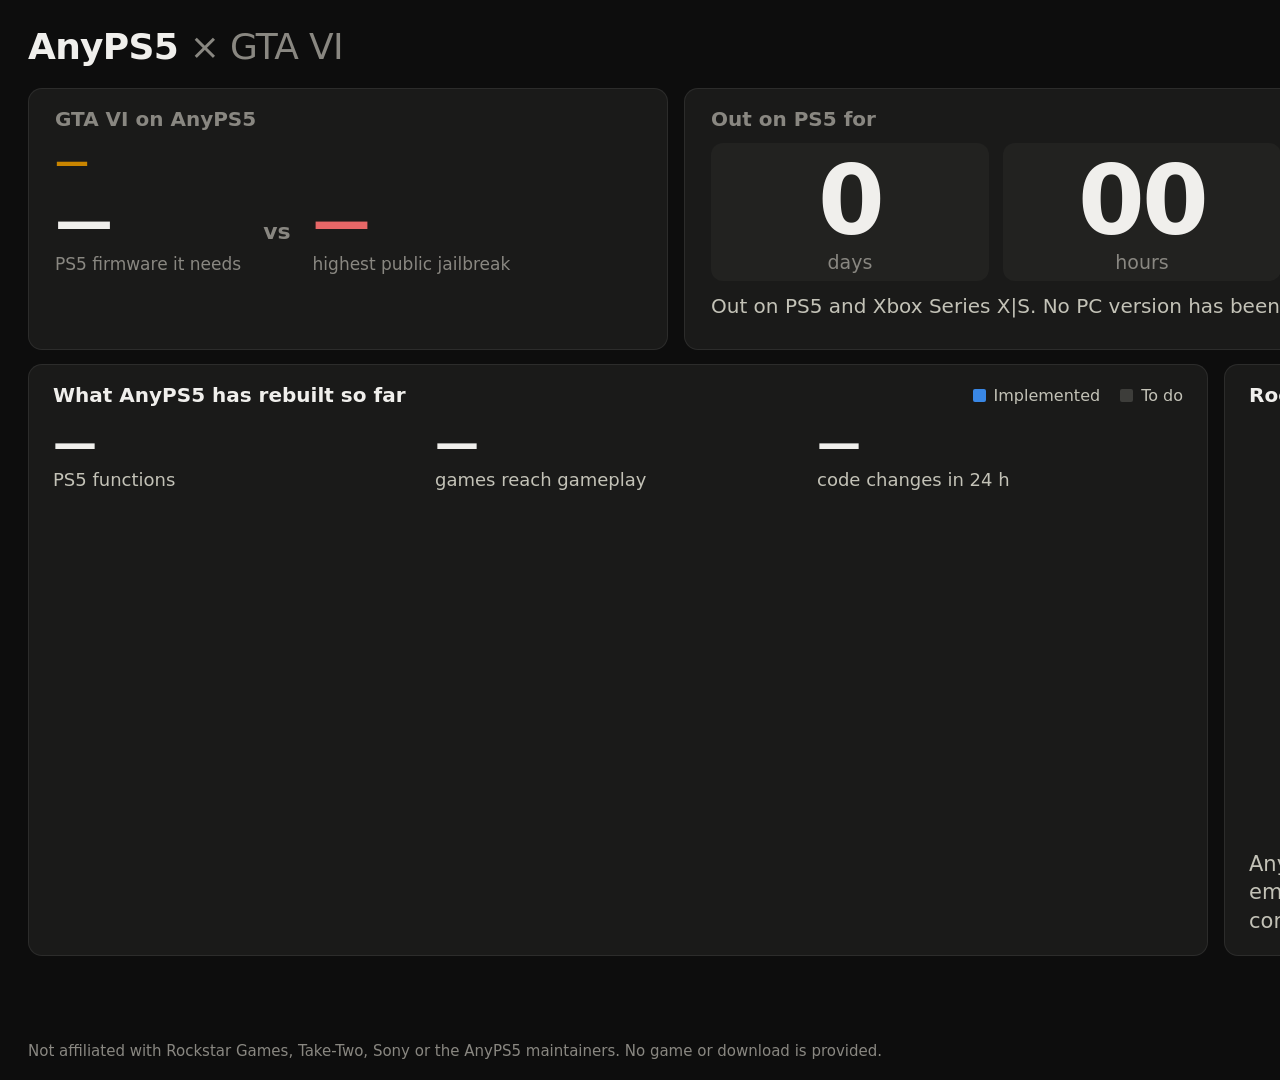
==== dashboard/public/gta6.html @ 97a4ae09 "feat: center the streams on GTA VI, out on PS5 and not dumped yet GTA VI needs PS5 firmware 14.23 an" ====
<!doctype html>
<html lang="en">
<head>
  <meta charset="utf-8">
  <meta name="viewport" content="width=1920, height=1080">
  <title>AnyPS5 and GTA VI</title>
  <link rel="stylesheet" href="styles.css">
  <link rel="stylesheet" href="gta6.css">
</head>
<body>
  <main class="gta">
    <header class="gta-top">
      <h1>AnyPS5 <span class="thin">× GTA VI</span></h1>
      <div class="gta-live"><span class="dot"></span>LIVE · unofficial fan tracker</div>
    </header>

    <section class="gta-hero" id="hero">
      <img class="gta-cover" id="cover" alt="" hidden>
      <div class="tile gta-port">
        <div class="gta-label">GTA VI on AnyPS5</div>
        <div class="gta-status" id="port-status">—</div>
        <div class="gta-firmware" id="firmware">
          <div><strong id="fw-required">—</strong><span>PS5 firmware it needs</span></div>
          <div class="gta-fw-vs">vs</div>
          <div class="jailbreak"><strong id="fw-jailbreak">—</strong><span>highest public jailbreak</span></div>
        </div>
        <ol class="gta-steps" id="steps"></ol>
      </div>
      <div class="tile gta-clock">
        <div class="gta-label" id="clock-label">Out on PS5 for</div>
        <div class="gta-count" id="count"></div>
        <div class="gta-note" id="port-note">Out on PS5 and Xbox Series X|S. No PC version has been announced.</div>
      </div>
    </section>

    <section class="gta-grid">
      <article class="panel">
        <header class="panel-head">
          <h2>What AnyPS5 has rebuilt so far</h2>
          <div class="map-legend">
            <span class="legend-item"><span class="cell done"></span>Implemented</span>
            <span class="legend-item"><span class="cell todo"></span>To do</span>
          </div>
        </header>
        <div class="gta-stats">
          <div><strong id="stat-done">—</strong><span>PS5 functions <em id="stat-gain"></em></span></div>
          <div><strong id="stat-games">—</strong><span>games reach gameplay</span></div>
          <div><strong id="stat-merged">—</strong><span>code changes in 24 h</span></div>
        </div>
        <canvas id="map"></canvas>
      </article>
      <article class="panel">
        <header class="panel-head"><h2>Rockstar games on AnyPS5 today</h2></header>
        <ol class="gta-games" id="games"></ol>
        <p class="gta-intro">AnyPS5 converts PS5 games to run natively on PC, with no emulator. Each function it rebuilds helps every game that comes next.</p>
      </article>
    </section>

    <footer class="gta-foot">
      <div class="gta-latest" id="latest"></div>
      <div class="gta-cta" id="cta"></div>
    </footer>
    <div class="gta-legal">Not affiliated with Rockstar Games, Take-Two, Sony or the AnyPS5 maintainers. No game or download is provided.</div>
  </main>
  <script src="map.js"></script>
  <script src="gta6.js"></script>
</body>
</html>
---- dashboard/public/styles.css ----
:root {
  color-scheme: dark;
  --page: #0d0d0d;
  --surface: #1a1a19;
  --surface-2: #222220;
  --ink: #f0efec;
  --ink-2: #c3c2b7;
  --muted: #898781;
  --grid: #2c2c2a;
  --axis: #383835;
  --border: rgba(255, 255, 255, 0.08);
  --series-1: #3987e5;
  --series-2: #d95926;
  --series-3: #199e70;
  --series-4: #c98500;
  --series-5: #d55181;
  --series-7: #9085e9;
  --series-8: #e66767;
  --good: #0ca30c;
  --todo: #3d3d3a;
  --font: "Inter", system-ui, -apple-system, "Segoe UI", sans-serif;
}

* { box-sizing: border-box; }

html, body {
  margin: 0;
  width: 1920px;
  height: 1080px;
  overflow: hidden;
  background: var(--page);
  color: var(--ink);
  font-family: var(--font);
  -webkit-font-smoothing: antialiased;
}

/* The streamer's window is wider than the 1920x1080 page: overlays anchor to the page, not to the window. */
body { position: relative; }

h1, h2, ol { margin: 0; padding: 0; }
ol { list-style: none; }

.screen {
  display: grid;
  grid-template-rows: 56px 952px;
  gap: 16px;
  width: 1920px;
  height: 1080px;
  padding: 20px 28px;
}

/* Scenes: the header stays, the area below it fades from one scene to the next. */
.stage-area { position: relative; min-height: 0; overflow: hidden; }
/* Each scene is opaque and keeps its own layer: only the one coming in fades, over the one going out.
   A fade, because the software renderer draws about 20 frames a second here, and a slide visibly judders at that rate. */
.scene { position: absolute; inset: 0; background: var(--page); opacity: 0.001; will-change: opacity; pointer-events: none; }
.scene.active { opacity: 1; z-index: 1; }
.scene.entering { opacity: 1; z-index: 2; animation: scene-in 0.5s ease-in-out both; }
@keyframes scene-in { from { opacity: 0; } to { opacity: 1; } }
.dashboard { display: grid; grid-template-rows: 164px 464px 292px; gap: 16px; }
.scene-tag { font-size: 24px; font-weight: 700; letter-spacing: 0.08em; text-transform: uppercase; color: var(--series-1); }
.scene-title { font-size: 68px; font-weight: 800; letter-spacing: -0.02em; line-height: 1.05; margin: 8px 0 0; }
.scene-note { font-size: 26px; color: var(--muted); }
.scene-body { height: 100%; padding: 40px 48px; display: flex; flex-direction: column; gap: 28px; background: var(--surface); border: 1px solid var(--border); border-radius: 14px; overflow: hidden; }

/* Header */
.top { display: grid; grid-template-columns: 1fr auto 1fr; align-items: center; gap: 24px; }
.top-right { display: flex; align-items: center; justify-content: flex-end; gap: 28px; min-width: 0; }
.top-left { display: flex; align-items: center; gap: 24px; min-width: 0; }
.likes { display: flex; align-items: center; gap: 12px; font-size: 21px; font-weight: 700; white-space: nowrap; font-variant-numeric: tabular-nums; }
.likes[hidden] { display: none; }
.likes-bar { width: 110px; height: 10px; border-radius: 5px; background: var(--grid); overflow: hidden; }
.likes-bar > span { display: block; height: 100%; background: var(--series-8); }
.gta-chip { padding: 8px 20px; border-radius: 12px; background: #2e2410; box-shadow: inset 0 0 0 2px var(--series-4); font-size: 23px; color: var(--ink-2); white-space: nowrap; font-variant-numeric: tabular-nums; }
.gta-chip[hidden] { display: none; }
.gta-chip strong { color: var(--ink); font-weight: 800; }
.gta-chip .gta-chip-stage { color: var(--series-4); }
.next-up { font-size: 22px; color: var(--ink-2); white-space: nowrap; font-variant-numeric: tabular-nums; }
.next-up strong { color: var(--series-1); font-weight: 700; }
h1 { font-size: 36px; font-weight: 800; letter-spacing: -0.02em; }
h1 .thin { font-weight: 400; color: var(--muted); }
.clock { display: flex; align-items: baseline; gap: 10px; font-size: 32px; font-weight: 600; color: var(--ink-2); font-variant-numeric: tabular-nums; }
.clock-zone { font-size: 16px; font-weight: 600; color: var(--muted); letter-spacing: 0.08em; }

/* Key figures */
.kpis { display: grid; grid-template-columns: 700px repeat(4, 1fr); gap: 16px; }
.tile, .panel { background: var(--surface); border: 1px solid var(--border); border-radius: 14px; }
.tile { padding: 20px 24px; display: flex; flex-direction: column; justify-content: space-between; min-width: 0; }
.tile-label { font-size: 16px; font-weight: 600; color: var(--muted); white-space: nowrap; overflow: hidden; text-overflow: ellipsis; }
.tile-value { font-size: 54px; font-weight: 800; letter-spacing: -0.02em; line-height: 1; }
.tile-note { font-size: 17px; color: var(--ink-2); white-space: nowrap; overflow: hidden; text-overflow: ellipsis; }
.hero-row { display: flex; align-items: flex-end; gap: 26px; }
.hero-value { font-size: 80px; font-variant-numeric: tabular-nums; font-weight: 800; letter-spacing: -0.03em; line-height: 0.9; white-space: nowrap; }
.hero-side { padding-bottom: 4px; min-width: 0; }
.hero-count { font-size: 24px; font-weight: 600; white-space: nowrap; }
.hero-delta { font-size: 19px; color: var(--ink-2); margin-top: 6px; white-space: nowrap; }
.up { color: var(--good); font-weight: 700; }
.meter { height: 8px; border-radius: 4px; background: var(--grid); overflow: hidden; }
.meter-fill { height: 100%; width: 0; border-radius: 4px; background: var(--series-1); }

/* Panels */
.main { display: grid; grid-template-columns: 1180px 1fr; gap: 16px; min-height: 0; }
.bottom { display: grid; grid-template-columns: 720px 1fr 470px; gap: 16px; min-height: 0; }
.panel { padding: 18px 24px 20px; display: flex; flex-direction: column; min-width: 0; min-height: 0; overflow: hidden; }
.panel-head { display: flex; align-items: baseline; justify-content: space-between; gap: 16px; margin-bottom: 14px; }
h2 { font-size: 20px; font-weight: 700; white-space: nowrap; }
.panel-meta { font-size: 16px; color: var(--muted); white-space: nowrap; }

/* Chart */
.legend { display: flex; gap: 20px; font-size: 16px; color: var(--ink-2); }
.legend-item { display: inline-flex; align-items: center; gap: 8px; white-space: nowrap; }
.swatch { width: 20px; height: 3px; border-radius: 2px; }
.swatch.blue { background: var(--series-1); }
.swatch.orange { background: var(--series-2); }
.marker-swatch { width: 11px; height: 11px; border-radius: 50%; background: var(--series-2); box-shadow: 0 0 0 2px var(--surface); }
#chart { width: 100%; flex: 1; min-height: 0; }
#chart .grid { stroke: var(--grid); stroke-width: 1; }
#chart .axis { stroke: var(--axis); stroke-width: 1; }
#chart .tick { fill: var(--muted); font-size: 15px; font-family: var(--font); }
#chart .line { fill: none; stroke-width: 2.5; stroke-linejoin: round; stroke-linecap: round; }
#chart .area { opacity: 0.12; }
#chart .end-label { fill: var(--ink); font-size: 18px; font-weight: 700; font-family: var(--font); }
#chart .end-note { fill: var(--ink-2); font-size: 15px; font-family: var(--font); }
#chart .discovery { fill: var(--series-2); stroke: var(--surface); stroke-width: 2; }

/* PRs */
.prs { display: flex; flex-direction: column; gap: 8px; }
.panel-head.later { margin-top: 18px; }
.pr { display: grid; grid-template-columns: 40px 1fr auto; align-items: center; gap: 14px; height: 46px; }
.avatar { width: 40px; height: 40px; border-radius: 50%; background: var(--surface-2); object-fit: cover; }
.pr-text { min-width: 0; }
.pr-title { font-size: 19px; font-weight: 600; white-space: nowrap; overflow: hidden; text-overflow: ellipsis; }
.pr-meta { font-size: 16px; color: var(--muted); white-space: nowrap; overflow: hidden; text-overflow: ellipsis; }
.pill { font-size: 16px; font-weight: 700; padding: 5px 12px; border-radius: 999px; background: var(--surface-2); color: var(--good); white-space: nowrap; }
.pill.declared { color: var(--ink-2); }
.pr.fresh { animation: fresh 3s ease-out; }
@keyframes fresh { from { background: rgba(57, 135, 229, 0.16); } to { background: transparent; } }

/* Events */
.events { display: flex; flex-direction: column; gap: 12px; }
.event { display: grid; grid-template-columns: 14px 1fr auto; align-items: center; gap: 14px; height: 30px; }
.event-dot { width: 11px; height: 11px; border-radius: 50%; }
.event-title { font-size: 18px; white-space: nowrap; overflow: hidden; text-overflow: ellipsis; }
.event-date { font-size: 16px; color: var(--muted); white-space: nowrap; }
.empty { color: var(--muted); font-size: 17px; }

/* Games */
.stages { display: flex; flex-direction: column; gap: 5px; }
.stage { display: grid; grid-template-columns: 196px 1fr 44px; align-items: center; gap: 12px; height: 34px; font-size: 17px; }
.stage .label { color: var(--ink-2); white-space: nowrap; }
.stage .count { text-align: right; font-variant-numeric: tabular-nums; font-weight: 700; }
.bar { height: 9px; border-radius: 5px; background: var(--grid); overflow: hidden; }
.bar > span { display: block; height: 100%; border-radius: 5px; background: var(--series-1); }

/* Library map */
.map-legend { display: flex; align-items: center; gap: 20px; font-size: 16px; color: var(--ink-2); }
.cell { width: 13px; height: 13px; border-radius: 2px; }
.cell.done { background: var(--series-1); }
.cell.todo { background: var(--todo); }
#map { width: 100%; flex: 1; min-height: 0; display: block; }

/* Game spotlight */
.spotlight-main { display: grid; grid-template-columns: 1200px 1fr; gap: 48px; flex: 1; min-height: 0; }
.cover { position: relative; width: 1200px; height: 675px; border-radius: 12px; overflow: hidden; background: var(--surface-2); }
.cover img { position: relative; width: 100%; height: 100%; object-fit: cover; display: block; }
.cover-name { position: absolute; inset: 0; display: flex; align-items: center; justify-content: center; padding: 48px; text-align: center; font-size: 64px; font-weight: 800; color: var(--muted); }
.spotlight-text { display: flex; flex-direction: column; gap: 22px; min-width: 0; }
.spotlight-text .scene-title { font-size: 50px; display: -webkit-box; -webkit-line-clamp: 3; -webkit-box-orient: vertical; overflow: hidden; }
.track { display: flex; flex-direction: column; gap: 10px; margin-top: 6px; }
.track-step { display: grid; grid-template-columns: 22px 1fr; align-items: center; gap: 16px; font-size: 25px; color: var(--muted); }
.track-step::before { content: ""; width: 18px; height: 18px; border-radius: 50%; background: var(--todo); }
.track-step.passed { color: var(--ink-2); }
.track-step.passed::before { background: var(--series-1); }
.track-step.current { color: var(--ink); font-weight: 800; font-size: 28px; }
.track-step.current::before { background: var(--good); box-shadow: 0 0 0 5px rgba(12, 163, 12, 0.25); }
.spotlight-meta { font-size: 25px; color: var(--ink-2); }
.chat-hint { margin-top: auto; padding: 14px 18px; border-radius: 12px; background: var(--surface-2); font-size: 24px; color: var(--ink-2); }
.chat-hint strong { color: var(--ink); }
.spotlight-others { display: grid; grid-template-columns: repeat(4, 1fr); gap: 20px; }
.other { min-width: 0; padding-top: 14px; border-top: 2px solid var(--grid); }
.other-name { font-size: 25px; font-weight: 700; white-space: nowrap; overflow: hidden; text-overflow: ellipsis; }
.other-stage { font-size: 21px; color: var(--muted); margin-top: 4px; }

/* Contributors */
.authors { display: grid; grid-template-columns: repeat(4, 1fr); gap: 36px 28px; flex: 1; align-content: center; }
.author { display: flex; align-items: center; gap: 22px; min-width: 0; }
.author img { width: 110px; height: 110px; border-radius: 50%; background: var(--surface-2); object-fit: cover; }
.author-text { min-width: 0; }
.author-name { font-size: 31px; font-weight: 700; white-space: nowrap; overflow: hidden; text-overflow: ellipsis; }
.author-count { font-size: 27px; color: var(--good); font-weight: 700; margin-top: 4px; }

/* Biggest movers */
.movers { display: flex; flex-direction: column; gap: 26px; flex: 1; justify-content: center; }
.mover { display: grid; grid-template-columns: 620px 1fr 180px; align-items: center; gap: 32px; }
.mover-name { font-size: 37px; font-weight: 700; white-space: nowrap; overflow: hidden; text-overflow: ellipsis; }
.mover-lib { font-size: 21px; color: var(--muted); }
.mover-bar { height: 28px; border-radius: 8px; background: var(--todo); overflow: hidden; }
.mover-bar > span { display: block; height: 100%; background: var(--series-1); }
.mover-gain { font-size: 42px; font-weight: 800; color: var(--good); text-align: right; }

/* Next milestone */
.goal-number { font-size: 210px; font-weight: 800; letter-spacing: -0.04em; line-height: 0.95; }
.goal-row { display: grid; grid-template-columns: 1fr 660px; gap: 64px; flex: 1; min-height: 0; align-items: center; }
.goal-left { display: flex; flex-direction: column; gap: 26px; min-width: 0; }
.goal-left-text { font-size: 42px; font-weight: 700; }
.goal-left-text span { color: var(--good); }
.goal-meter { height: 30px; border-radius: 10px; background: var(--todo); overflow: hidden; }
.goal-meter > span { display: block; height: 100%; background: var(--series-1); }

/* GTA VI scene */
.gta6-scene { display: grid; grid-template-columns: 1fr 560px; gap: 56px; padding: 48px 56px; }
.gta6-main { display: flex; flex-direction: column; justify-content: center; gap: 40px; min-width: 0; }
.gta6-main .scene-title { font-size: 72px; color: var(--series-4); }
.gta6-firmware { display: flex; align-items: flex-end; gap: 48px; }
.gta6-fw { font-size: 160px; font-weight: 800; letter-spacing: -0.04em; line-height: 0.9; font-variant-numeric: tabular-nums; }
.gta6-firmware .jailbreak .gta6-fw { color: var(--series-8); }
.gta6-fw-label { margin-top: 10px; font-size: 28px; font-weight: 600; color: var(--ink-2); }
.gta6-vs { padding-bottom: 58px; font-size: 40px; font-weight: 700; color: var(--muted); }
.gta6-steps { display: grid; grid-template-columns: repeat(3, 1fr); gap: 18px; }
.gta6-step { display: flex; align-items: center; gap: 16px; padding: 20px 24px; border-radius: 14px; background: var(--surface-2); font-size: 30px; font-weight: 700; color: var(--muted); white-space: nowrap; }
.gta6-step::before { content: ""; flex: none; width: 22px; height: 22px; border-radius: 50%; background: var(--todo); }
.gta6-step.passed { color: var(--ink-2); }
.gta6-step.passed::before { background: var(--good); }
.gta6-step.current { color: var(--ink); background: #2e2410; box-shadow: inset 0 0 0 3px var(--series-4); }
.gta6-step.current::before { background: var(--series-4); }
.gta6-main .scene-note { font-size: 30px; line-height: 1.35; color: var(--ink-2); }
.gta6-main .chat-hint { margin-top: 0; align-self: flex-start; font-size: 28px; }
.gta6-side { display: flex; flex-direction: column; justify-content: center; gap: 22px; min-width: 0; }
.gta6-since-box { padding: 26px 30px; border-radius: 14px; background: var(--surface-2); margin-bottom: 18px; }
.gta6-since { margin-top: 8px; font-size: 76px; font-weight: 800; letter-spacing: -0.02em; line-height: 1; font-variant-numeric: tabular-nums; }
.gta6-side-title { font-size: 24px; font-weight: 700; letter-spacing: 0.06em; text-transform: uppercase; color: var(--muted); }
.gta6-games { display: flex; flex-direction: column; gap: 14px; }
.gta6-games li { display: grid; grid-template-columns: 1fr auto; align-items: baseline; gap: 18px; padding-bottom: 14px; border-bottom: 1px solid var(--grid); }
.gta6-games li:last-child { border-bottom: 0; }
.gta6-game-name { font-size: 28px; font-weight: 700; white-space: nowrap; overflow: hidden; text-overflow: ellipsis; }
.gta6-game-stage { font-size: 25px; font-weight: 700; color: var(--series-4); white-space: nowrap; }
.gta6-game-stage.good { color: var(--good); }
.gains-title { font-size: 25px; color: var(--ink-2); font-weight: 600; margin-bottom: 18px; }
.gains { display: flex; align-items: flex-end; gap: 10px; height: 340px; }
.gain { flex: 1; min-width: 0; display: flex; flex-direction: column; justify-content: flex-end; align-items: center; gap: 8px; height: 100%; }
.gain-bar { width: 100%; min-height: 4px; border-radius: 6px 6px 0 0; background: var(--series-1); }
.gain-value { font-size: 19px; font-weight: 700; }
.gain-date { font-size: 16px; color: var(--muted); white-space: nowrap; }

/* Alerts */
.alerts { position: absolute; right: 28px; bottom: 24px; width: 760px; z-index: 5; }
.alert { display: grid; grid-template-columns: 76px 1fr auto; align-items: center; gap: 20px; padding: 18px 22px; background: #10233a; border: 2px solid var(--series-1); border-radius: 14px; box-shadow: 0 16px 48px rgba(0, 0, 0, 0.65); animation: alert-in 0.45s cubic-bezier(0.2, 0.9, 0.3, 1.1), alert-out 0.4s ease-in 8.6s forwards; }
.alert.game { background: #122c1a; border-color: var(--good); }
.alert.cta { background: #351518; border-color: var(--series-8); }
.alert.answer { grid-template-columns: auto 1fr auto; background: #1d1b3a; border-color: var(--series-7); }
.alert.answer img { width: 136px; height: 76px; border-radius: 10px; }
.alert.discord { grid-template-columns: auto 1fr; background: #23274f; border-color: #5865f2; }
.alert.discord img { width: 160px; height: 160px; padding: 0; border-radius: 10px; background: #fff; object-fit: contain; image-rendering: pixelated; }
.alert-bar { height: 10px; margin-top: 9px; border-radius: 5px; background: rgba(255, 255, 255, 0.16); overflow: hidden; }
.alert-bar > span { display: block; height: 100%; background: var(--series-7); }
.alert img, .alert-icon { width: 76px; height: 76px; border-radius: 50%; object-fit: cover; background: var(--surface-2); }
.alert-icon { display: flex; align-items: center; justify-content: center; font-size: 38px; }
.alert-kicker { font-size: 18px; font-weight: 700; letter-spacing: 0.06em; text-transform: uppercase; color: var(--ink-2); }
.alert-title { font-size: 27px; font-weight: 700; white-space: nowrap; overflow: hidden; text-overflow: ellipsis; margin-top: 3px; }
.alert-meta { font-size: 20px; color: var(--ink-2); white-space: nowrap; overflow: hidden; text-overflow: ellipsis; margin-top: 2px; }
.alert-text { min-width: 0; }
.alert .pill { font-size: 23px; }
@keyframes alert-in { from { transform: translateX(110%); } to { transform: translateX(0); } }
@keyframes alert-out { to { transform: translateX(110%); } }

/* Milestone celebration */
.takeover { position: absolute; inset: 0; z-index: 10; display: none; align-items: center; justify-content: center; text-align: center; background: #081220; overflow: hidden; }
.takeover.show { display: flex; }
.takeover-kicker { font-size: 44px; font-weight: 700; letter-spacing: 0.1em; text-transform: uppercase; color: var(--series-1); }
.takeover-value { font-size: 300px; font-weight: 800; letter-spacing: -0.04em; line-height: 1; animation: pop 0.7s cubic-bezier(0.2, 1.4, 0.4, 1); }
.takeover-note { font-size: 46px; color: var(--ink-2); margin-top: 18px; }
.takeover-text { position: relative; max-width: 1700px; }
@keyframes pop { from { transform: scale(0.6); opacity: 0; } to { transform: scale(1); opacity: 1; } }
.confetti { position: absolute; top: -40px; width: 16px; height: 28px; border-radius: 3px; animation: fall linear infinite; }
@keyframes fall { to { transform: translateY(1160px) rotate(540deg); } }
---- dashboard/public/gta6.css ----
/* The same look as the AnyPS5 screen (styles.css), with the countdown in the lead. */
.gta { display: grid; grid-template-rows: 56px 262px 1fr 58px 20px; gap: 14px; width: 1920px; height: 1080px; padding: 18px 28px; }
.gta-top { display: flex; align-items: center; justify-content: space-between; }
.gta-live { display: flex; align-items: center; gap: 12px; font-size: 22px; font-weight: 700; color: var(--ink-2); }
.dot { width: 14px; height: 14px; border-radius: 50%; background: var(--series-8); animation: gta-pulse 2s ease-in-out infinite; }
@keyframes gta-pulse { 50% { opacity: 0.35; } }

.gta-hero { display: grid; grid-template-columns: 640px 1fr; gap: 16px; min-height: 0; }
.gta-hero.has-cover { grid-template-columns: auto 560px 1fr; }
.gta-cover { display: block; height: 262px; max-width: 262px; border-radius: 14px; object-fit: cover; }
.gta-cover[hidden] { display: none; }
.gta-port, .gta-clock { justify-content: flex-start; gap: 12px; padding: 18px 26px; }
.gta-label { font-size: 20px; font-weight: 700; color: var(--muted); }
.gta-status { font-size: 34px; font-weight: 800; line-height: 1.1; color: var(--series-4); }
.gta-note { margin-top: 6px; font-size: 20px; line-height: 1.3; color: var(--ink-2); }
.gta-firmware { display: grid; grid-template-columns: auto auto 1fr; align-items: end; gap: 22px; }
.gta-firmware[hidden] { display: none; }
.gta-firmware strong { display: block; font-size: 58px; font-weight: 800; letter-spacing: -0.02em; line-height: 1; font-variant-numeric: tabular-nums; }
.gta-firmware span { display: block; margin-top: 4px; font-size: 17px; color: var(--muted); }
.gta-firmware .jailbreak strong { color: var(--series-8); }
.gta-fw-vs { padding-bottom: 30px; font-size: 22px; font-weight: 700; color: var(--muted); }
.gta-steps { display: flex; gap: 10px; margin-top: auto; list-style: none; }
.gta-steps li { display: flex; align-items: center; gap: 10px; flex: 1; padding: 9px 12px; border-radius: 10px; background: var(--surface-2); font-size: 19px; font-weight: 700; color: var(--muted); white-space: nowrap; }
.gta-steps li::before { content: ""; flex: none; width: 14px; height: 14px; border-radius: 50%; background: var(--todo); }
.gta-steps li.passed { color: var(--ink-2); }
.gta-steps li.passed::before { background: var(--good); }
.gta-steps li.current { color: var(--ink); background: #2e2410; box-shadow: inset 0 0 0 2px var(--series-4); }
.gta-steps li.current::before { background: var(--series-4); }
.gta-count { display: grid; grid-template-columns: repeat(4, 1fr); gap: 14px; font-variant-numeric: tabular-nums; }
.gta-count div { padding: 10px 6px 8px; border-radius: 12px; background: var(--surface-2); text-align: center; }
.gta-count strong { display: block; font-size: 96px; font-weight: 800; letter-spacing: -0.03em; line-height: 1; }
.gta-count span { display: block; margin-top: 2px; font-size: 19px; color: var(--muted); }
.gta-clock .gta-note { margin-top: 0; }

.gta-grid { display: grid; grid-template-columns: 1180px 1fr; gap: 16px; min-height: 0; }
.gta-stats { display: grid; grid-template-columns: repeat(3, 1fr); gap: 16px; margin-bottom: 12px; }
.gta-stats strong { display: block; font-size: 44px; font-weight: 800; letter-spacing: -0.02em; line-height: 1; font-variant-numeric: tabular-nums; }
.gta-stats span { display: block; margin-top: 4px; font-size: 18px; color: var(--ink-2); }
.gta-stats em { font-style: normal; font-weight: 700; color: var(--good); }
.gta-games { display: flex; flex-direction: column; gap: 10px; }
.gta-games li { display: grid; grid-template-columns: 1fr auto; align-items: baseline; gap: 18px; padding-bottom: 10px; border-bottom: 1px solid var(--grid); }
.gta-games li:last-child { border-bottom: 0; }
.gta-game-name { font-size: 24px; font-weight: 700; white-space: nowrap; overflow: hidden; text-overflow: ellipsis; }
.gta-game-stage { font-size: 21px; font-weight: 700; color: var(--good); white-space: nowrap; }
.gta-game-stage.early { color: var(--series-4); }
.gta-game-stage.open { color: var(--ink-2); }
.gta-intro { margin: auto 0 0; font-size: 21px; line-height: 1.35; color: var(--ink-2); }

.gta-foot { display: grid; grid-template-columns: 1fr auto; align-items: center; gap: 24px; min-width: 0; }
.gta-latest { min-width: 0; font-size: 22px; color: var(--ink-2); white-space: nowrap; overflow: hidden; text-overflow: ellipsis; }
.gta-latest strong { color: var(--ink); }
.gta-cta { padding: 10px 24px; border-radius: 12px; background: #351518; border: 2px solid var(--series-8); font-size: 24px; font-weight: 800; white-space: nowrap; }
.gta-legal { font-size: 15px; color: var(--muted); }
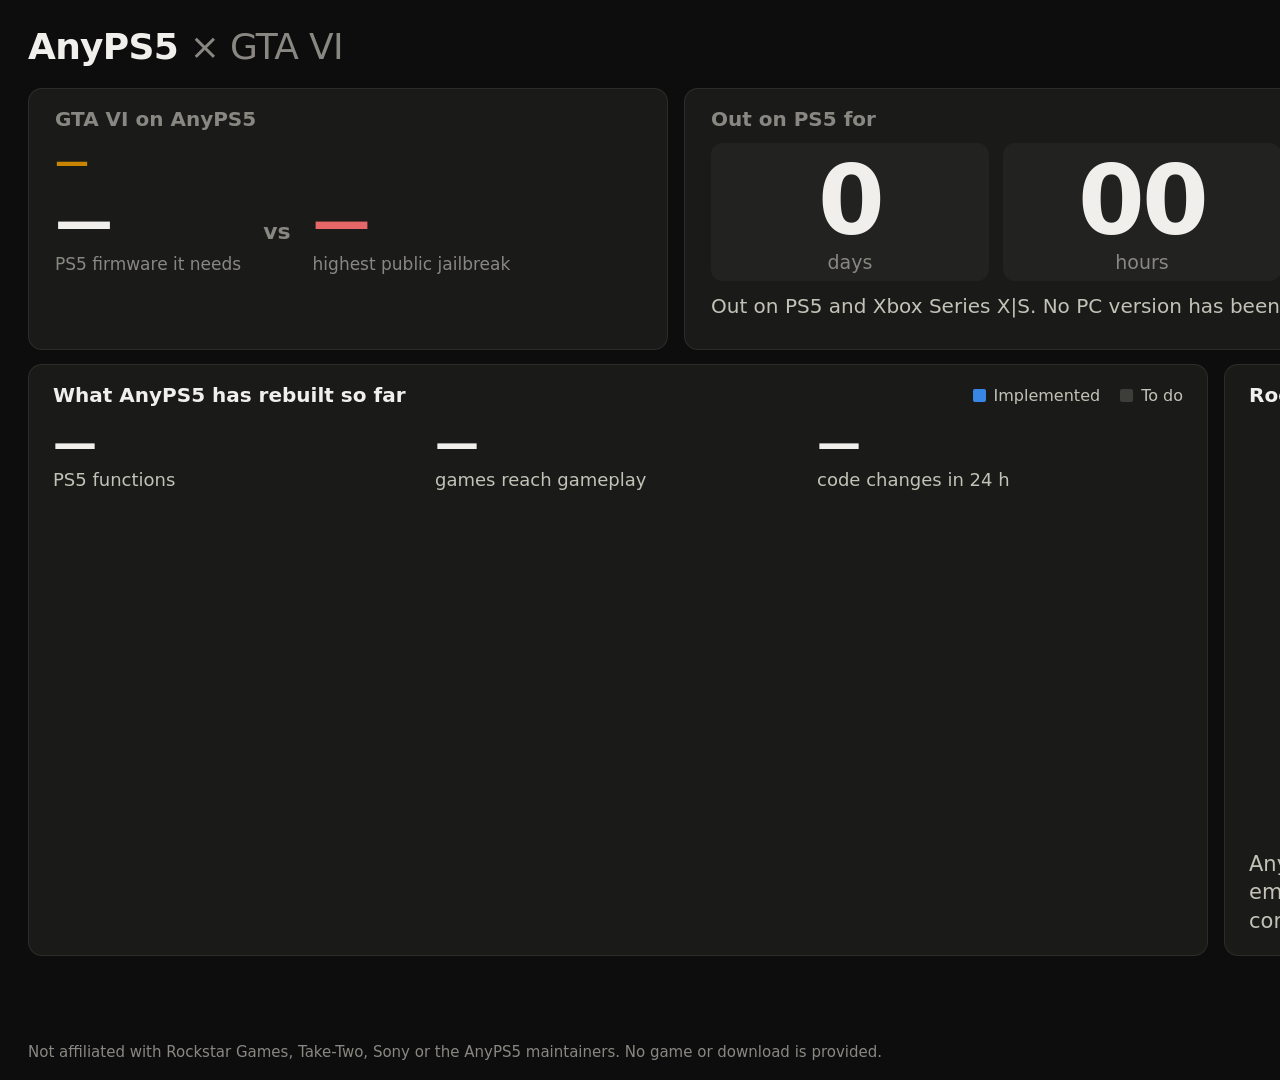
==== commit c47ba634: "feat: made with HangarAI, on both streams The AnyKyty fork and this live were built with HangarAI. T" ====
--- a/dashboard/public/gta6.html
+++ b/dashboard/public/gta6.html
@@ -60,7 +60,7 @@
       <div class="gta-latest" id="latest"></div>
       <div class="gta-cta" id="cta"></div>
     </footer>
-    <div class="gta-legal">Not affiliated with Rockstar Games, Take-Two, Sony or the AnyPS5 maintainers. No game or download is provided.</div>
+    <div class="gta-legal"><span>Not affiliated with Rockstar Games, Take-Two, Sony or the AnyPS5 maintainers. No game or download is provided.</span><span class="gta-credit">This live was built with <img src="hangar-logo.svg" alt=""><strong>HangarAI</strong> · hangarai.dev</span></div>
   </main>
   <script src="map.js"></script>
   <script src="gta6.js"></script>
--- a/dashboard/public/styles.css
+++ b/dashboard/public/styles.css
@@ -59,25 +59,26 @@
 @keyframes scene-in { from { opacity: 0; } to { opacity: 1; } }
 .dashboard { display: grid; grid-template-rows: 164px 464px 292px; gap: 16px; }
 .scene-tag { font-size: 24px; font-weight: 700; letter-spacing: 0.08em; text-transform: uppercase; color: var(--series-1); }
-.scene-title { font-size: 68px; font-weight: 800; letter-spacing: -0.02em; line-height: 1.05; margin: 8px 0 0; }
+.scene-title { font-size: 68px; font-weight: 800; letter-spacing: -0.02em; line-height: 1.05; margin: 8px 0 0; white-space: normal; text-wrap: balance; }
 .scene-note { font-size: 26px; color: var(--muted); }
 .scene-body { height: 100%; padding: 40px 48px; display: flex; flex-direction: column; gap: 28px; background: var(--surface); border: 1px solid var(--border); border-radius: 14px; overflow: hidden; }
 
 /* Header */
-.top { display: grid; grid-template-columns: 1fr auto 1fr; align-items: center; gap: 24px; }
+/* The title and the clock keep their width; the GTA VI chip takes what is left, and shortens before anything wraps. */
+.top { display: grid; grid-template-columns: auto minmax(0, 1fr) auto; align-items: center; gap: 24px; }
 .top-right { display: flex; align-items: center; justify-content: flex-end; gap: 28px; min-width: 0; }
 .top-left { display: flex; align-items: center; gap: 24px; min-width: 0; }
 .likes { display: flex; align-items: center; gap: 12px; font-size: 21px; font-weight: 700; white-space: nowrap; font-variant-numeric: tabular-nums; }
 .likes[hidden] { display: none; }
 .likes-bar { width: 110px; height: 10px; border-radius: 5px; background: var(--grid); overflow: hidden; }
 .likes-bar > span { display: block; height: 100%; background: var(--series-8); }
-.gta-chip { padding: 8px 20px; border-radius: 12px; background: #2e2410; box-shadow: inset 0 0 0 2px var(--series-4); font-size: 23px; color: var(--ink-2); white-space: nowrap; font-variant-numeric: tabular-nums; }
+.gta-chip { justify-self: center; max-width: 100%; overflow: hidden; text-overflow: ellipsis; padding: 8px 20px; border-radius: 12px; background: #2e2410; box-shadow: inset 0 0 0 2px var(--series-4); font-size: 23px; color: var(--ink-2); white-space: nowrap; font-variant-numeric: tabular-nums; }
 .gta-chip[hidden] { display: none; }
 .gta-chip strong { color: var(--ink); font-weight: 800; }
 .gta-chip .gta-chip-stage { color: var(--series-4); }
 .next-up { font-size: 22px; color: var(--ink-2); white-space: nowrap; font-variant-numeric: tabular-nums; }
 .next-up strong { color: var(--series-1); font-weight: 700; }
-h1 { font-size: 36px; font-weight: 800; letter-spacing: -0.02em; }
+h1 { font-size: 36px; font-weight: 800; letter-spacing: -0.02em; white-space: nowrap; }
 h1 .thin { font-weight: 400; color: var(--muted); }
 .clock { display: flex; align-items: baseline; gap: 10px; font-size: 32px; font-weight: 600; color: var(--ink-2); font-variant-numeric: tabular-nums; }
 .clock-zone { font-size: 16px; font-weight: 600; color: var(--muted); letter-spacing: 0.08em; }
@@ -198,14 +199,67 @@
 .mover-bar > span { display: block; height: 100%; background: var(--series-1); }
 .mover-gain { font-size: 42px; font-weight: 800; color: var(--good); text-align: right; }
 
-/* Next milestone */
-.goal-number { font-size: 210px; font-weight: 800; letter-spacing: -0.04em; line-height: 0.95; }
-.goal-row { display: grid; grid-template-columns: 1fr 660px; gap: 64px; flex: 1; min-height: 0; align-items: center; }
-.goal-left { display: flex; flex-direction: column; gap: 26px; min-width: 0; }
-.goal-left-text { font-size: 42px; font-weight: 700; }
-.goal-left-text span { color: var(--good); }
-.goal-meter { height: 30px; border-radius: 10px; background: var(--todo); overflow: hidden; }
-.goal-meter > span { display: block; height: 100%; background: var(--series-1); }
+/* Measured fps scene (perf.json) */
+.perf-scene { gap: 22px; padding: 34px 48px 30px; }
+.perf-head { display: flex; align-items: flex-end; justify-content: space-between; gap: 32px; }
+.perf-scene .scene-title { font-size: 54px; }
+.perf-setup { margin-top: 8px; font-size: 24px; color: var(--muted); }
+.perf-legend { display: flex; gap: 26px; padding-bottom: 6px; white-space: nowrap; }
+.perf-key { display: flex; align-items: center; gap: 10px; font-size: 22px; color: var(--ink-2); }
+.perf-swatch { width: 22px; height: 22px; border-radius: 6px; }
+.perf-panels { display: grid; column-gap: 56px; flex: 1; min-height: 0; }
+.perf-panel { display: grid; grid-template-rows: auto 1fr auto; gap: 14px; min-height: 0; }
+.perf-panel-head { display: flex; align-items: baseline; gap: 16px; padding-left: 46px; }
+.perf-panel-head h3 { margin: 0; font-size: 32px; font-weight: 800; }
+.perf-gain { padding: 4px 14px; border-radius: 999px; background: rgba(12, 163, 12, 0.16); color: var(--good); font-size: 24px; font-weight: 800; font-variant-numeric: tabular-nums; }
+.perf-gain.test { background: rgba(57, 135, 229, 0.16); color: var(--series-1); }
+.perf-plot { position: relative; margin: 46px 0 0 46px; border-bottom: 2px solid var(--axis); }
+.perf-tick { position: absolute; left: 0; right: 0; height: 0; border-top: 1px solid var(--grid); }
+.perf-tick:first-child { border-top: 0; }
+.perf-tick span { position: absolute; right: calc(100% + 12px); top: -12px; font-size: 19px; color: var(--muted); font-variant-numeric: tabular-nums; }
+.perf-target { position: absolute; left: 0; right: 0; height: 0; border-top: 2px dashed var(--series-4); z-index: 3; pointer-events: none; }
+.perf-target span { position: absolute; left: 8px; bottom: 4px; font-size: 19px; font-weight: 700; color: var(--series-4); }
+.perf-bars { position: absolute; inset: 0; display: flex; }
+.perf-col { position: relative; flex: 1; z-index: 2; }
+.perf-bar { position: absolute; bottom: 0; left: 20%; right: 20%; border-radius: 10px 10px 0 0; transform-origin: bottom; }
+.perf-bar.start, .perf-swatch.start { background: #6f6d68; }
+.perf-bar.shipped, .perf-swatch.shipped { background: var(--series-1); }
+.perf-bar.test, .perf-swatch.test { background: rgba(57, 135, 229, 0.18); border: 3px dashed var(--series-1); border-bottom: 0; }
+.perf-value { position: absolute; left: 0; right: 0; z-index: 4; margin-bottom: 8px; text-align: center; font-size: 40px; font-weight: 800; letter-spacing: -0.02em; font-variant-numeric: tabular-nums; }
+.perf-value span { padding: 0 10px; border-radius: 8px; background: var(--surface); }
+/* The scene is filled seconds before it shows: the bars grow once it comes in, not while it is still hidden. */
+.scene.entering .perf-bar, .scene.active .perf-bar { animation: perf-grow 0.9s cubic-bezier(0.2, 0.7, 0.2, 1) both; }
+.scene.entering .perf-value, .scene.active .perf-value { animation: perf-fade 0.4s ease-out both; }
+@keyframes perf-grow { from { transform: scaleY(0); } to { transform: scaleY(1); } }
+@keyframes perf-fade { from { opacity: 0; } to { opacity: 1; } }
+.perf-labels { display: flex; margin-left: 46px; }
+.perf-label { flex: 1; display: flex; flex-direction: column; align-items: center; gap: 2px; padding: 0 6px; text-align: center; line-height: 1.2; text-wrap: balance; }
+.perf-label strong { font-size: 21px; font-weight: 700; color: var(--ink); }
+.perf-label span { font-size: 18px; color: var(--muted); }
+.perf-label em { font-style: normal; font-size: 17px; font-weight: 700; color: var(--series-1); }
+.perf-notes { margin: 0; padding: 16px 0 0; list-style: none; border-top: 1px solid var(--grid); display: flex; flex-direction: column; gap: 6px; }
+.perf-notes li { font-size: 20px; line-height: 1.35; color: var(--ink-2); }
+
+/* HangarAI scene: the colours of hangarai.dev */
+.hangar-scene { display: grid; grid-template-columns: 760px 1fr; align-items: center; gap: 64px; padding: 48px 56px; background: radial-gradient(ellipse 90% 70% at 75% 0%, rgba(62, 139, 255, 0.2), transparent 70%), #121316; border-color: #2c2d30; }
+.hangar-main { display: flex; flex-direction: column; gap: 28px; min-width: 0; }
+.hangar-brand { display: flex; align-items: center; gap: 16px; }
+.hangar-brand img { width: 64px; height: 64px; border-radius: 14px; }
+.hangar-brand span { font-size: 40px; font-weight: 800; letter-spacing: -0.01em; color: #ecedf0; }
+.hangar-brand code { font: 500 24px ui-monospace, "DejaVu Sans Mono", monospace; color: #9c9da2; }
+.hangar-scene .scene-tag { color: #68a5ff; }
+.hangar-scene .scene-title { font-size: 54px; line-height: 1.08; color: #ecedf0; }
+.hangar-pitch { margin: 0; font-size: 28px; line-height: 1.4; color: #c8c9ce; }
+.hangar-facts { display: flex; flex-wrap: wrap; gap: 12px; margin: 0; padding: 0; list-style: none; }
+.hangar-facts li { padding: 8px 16px; border-radius: 999px; background: rgba(62, 139, 255, 0.14); color: #68a5ff; font-size: 22px; font-weight: 700; }
+.hangar-join { display: flex; align-items: center; gap: 24px; margin-top: 6px; }
+.hangar-qr { width: 150px; height: 150px; border-radius: 12px; background: #fff; image-rendering: pixelated; }
+.hangar-join-title { font-size: 30px; font-weight: 800; color: #ecedf0; }
+.hangar-join-url { margin-top: 4px; font: 600 26px ui-monospace, "DejaVu Sans Mono", monospace; color: #8b95f7; }
+.hangar-join-site { margin-top: 10px; font-size: 24px; color: #c8c9ce; }
+.hangar-join-site strong { color: #ecedf0; }
+.hangar-shot { min-width: 0; }
+.hangar-shot img { display: block; width: 100%; border-radius: 14px; border: 1px solid #414245; box-shadow: 0 30px 80px rgba(0, 0, 0, 0.6), 0 0 0 6px rgba(62, 139, 255, 0.08); }
 
 /* GTA VI scene */
 .gta6-scene { display: grid; grid-template-columns: 1fr 560px; gap: 56px; padding: 48px 56px; }
@@ -235,12 +289,6 @@
 .gta6-game-name { font-size: 28px; font-weight: 700; white-space: nowrap; overflow: hidden; text-overflow: ellipsis; }
 .gta6-game-stage { font-size: 25px; font-weight: 700; color: var(--series-4); white-space: nowrap; }
 .gta6-game-stage.good { color: var(--good); }
-.gains-title { font-size: 25px; color: var(--ink-2); font-weight: 600; margin-bottom: 18px; }
-.gains { display: flex; align-items: flex-end; gap: 10px; height: 340px; }
-.gain { flex: 1; min-width: 0; display: flex; flex-direction: column; justify-content: flex-end; align-items: center; gap: 8px; height: 100%; }
-.gain-bar { width: 100%; min-height: 4px; border-radius: 6px 6px 0 0; background: var(--series-1); }
-.gain-value { font-size: 19px; font-weight: 700; }
-.gain-date { font-size: 16px; color: var(--muted); white-space: nowrap; }
 
 /* Alerts */
 .alerts { position: absolute; right: 28px; bottom: 24px; width: 760px; z-index: 5; }
@@ -250,6 +298,8 @@
 .alert.answer { grid-template-columns: auto 1fr auto; background: #1d1b3a; border-color: var(--series-7); }
 .alert.answer img { width: 136px; height: 76px; border-radius: 10px; }
 .alert.discord { grid-template-columns: auto 1fr; background: #23274f; border-color: #5865f2; }
+.alert.hangar { background: #121a2e; border-color: #3e8bff; }
+.alert.hangar img { border-radius: 16px; background: none; }
 .alert.discord img { width: 160px; height: 160px; padding: 0; border-radius: 10px; background: #fff; object-fit: contain; image-rendering: pixelated; }
 .alert-bar { height: 10px; margin-top: 9px; border-radius: 5px; background: rgba(255, 255, 255, 0.16); overflow: hidden; }
 .alert-bar > span { display: block; height: 100%; background: var(--series-7); }
--- a/dashboard/public/gta6.css
+++ b/dashboard/public/gta6.css
@@ -50,4 +50,7 @@
 .gta-latest { min-width: 0; font-size: 22px; color: var(--ink-2); white-space: nowrap; overflow: hidden; text-overflow: ellipsis; }
 .gta-latest strong { color: var(--ink); }
 .gta-cta { padding: 10px 24px; border-radius: 12px; background: #351518; border: 2px solid var(--series-8); font-size: 24px; font-weight: 800; white-space: nowrap; }
-.gta-legal { font-size: 15px; color: var(--muted); }
+.gta-legal { display: flex; justify-content: space-between; align-items: center; gap: 24px; font-size: 15px; color: var(--muted); white-space: nowrap; }
+.gta-credit { display: flex; align-items: center; gap: 6px; color: var(--ink-2); }
+.gta-credit img { width: 18px; height: 18px; border-radius: 4px; }
+.gta-credit strong { color: var(--ink); }
